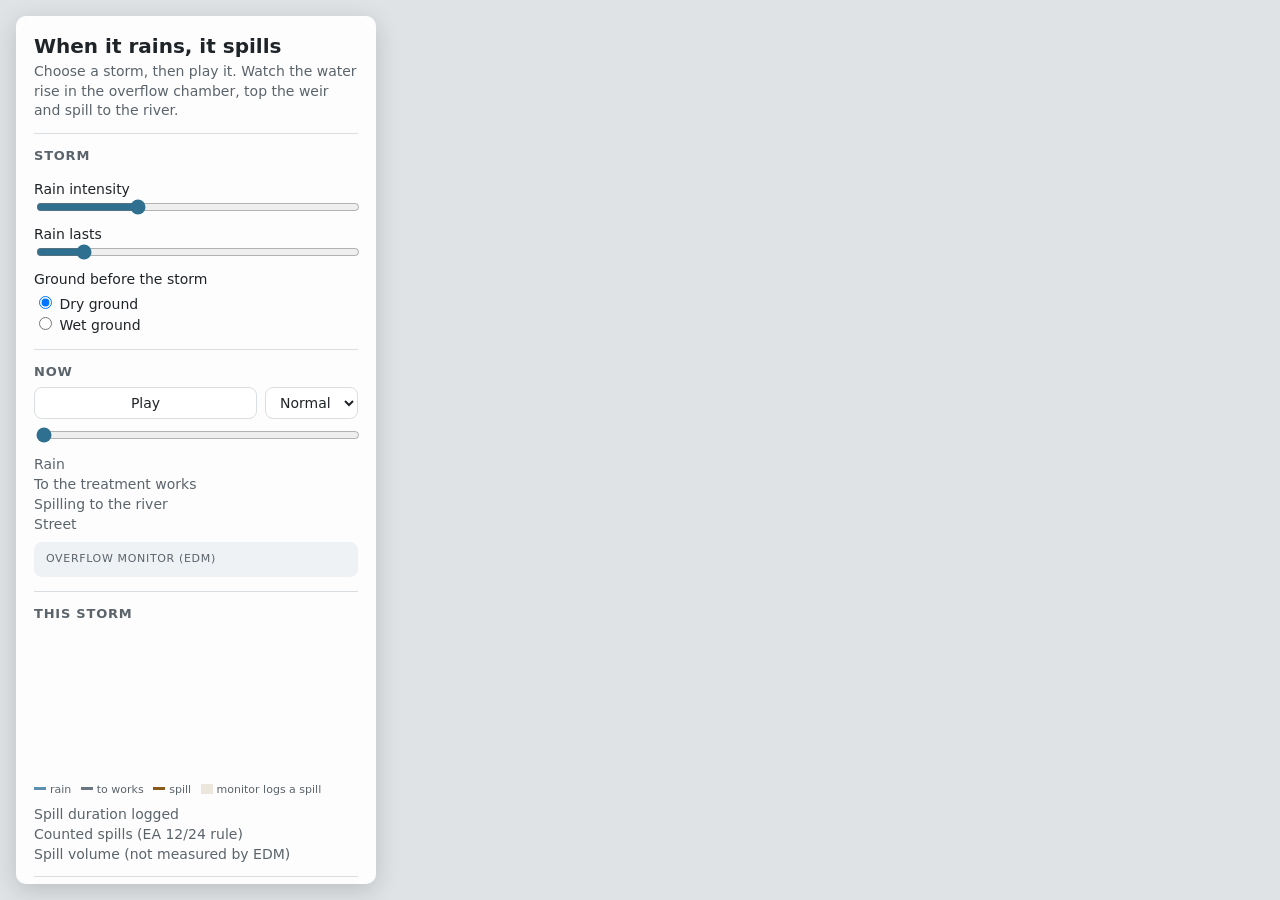
==== storm-overflow-3d/index.html @ 1de82ab1 "Publish the interactive storm overflow pages The 3D storm overflow and the spill drivers map, for em" ====
<!doctype html>
<html lang="en">
<head>
  <meta charset="utf-8" />
  <meta name="viewport" content="width=device-width, initial-scale=1" />
  <title>When it rains, it spills</title>
  <link rel="stylesheet" href="https://js.arcgis.com/5.1/esri/themes/light/main.css" />
  <script type="module" src="https://js.arcgis.com/5.1/"></script>
  <link rel="stylesheet" href="css/style.css" />
</head>
<body>
  <div id="view" aria-label="3D cutaway of a storm overflow"></div>

  <aside id="panel">
    <header>
      <h1>When it rains, it spills</h1>
      <p>Choose a storm, then play it. Watch the water rise in the overflow chamber, top the weir and spill to the river.</p>
    </header>

    <section aria-labelledby="storm-heading">
      <h2 id="storm-heading">Storm</h2>
      <div id="presets" class="presets"></div>
      <label class="slider">Rain intensity <output id="intensity-value"></output>
        <input id="intensity" type="range" min="1" max="80" step="1" value="25" />
      </label>
      <label class="slider">Rain lasts <output id="hours-value"></output>
        <input id="hours" type="range" min="0.25" max="6" step="0.25" value="1" />
      </label>
      <fieldset class="ground">
        <legend>Ground before the storm</legend>
        <label><input type="radio" name="ground" value="dry" checked /> Dry ground</label>
        <label><input type="radio" name="ground" value="wet" /> <span id="ground-wet-label">Wet ground</span></label>
      </fieldset>
    </section>

    <section aria-labelledby="now-heading">
      <h2 id="now-heading">Now <span id="clock" class="clock"></span></h2>
      <div class="play-row">
        <button id="play" type="button" aria-pressed="false">Play</button>
        <select id="speed" aria-label="Playback speed">
          <option value="slow">Slow</option>
          <option value="normal" selected>Normal</option>
          <option value="fast">Fast</option>
        </select>
      </div>
      <input id="time" type="range" min="0" max="719" value="0" aria-label="Time" />
      <dl class="readouts">
        <dt>Rain</dt><dd id="rain-now"></dd>
        <dt>To the treatment works</dt><dd id="to-works"></dd>
        <dt>Spilling to the river</dt><dd id="to-river"></dd>
        <dt>Street</dt><dd id="street"></dd>
      </dl>
      <div id="monitor-box" class="monitor" role="status">
        <span class="monitor-title">Overflow monitor (EDM)</span>
        <span id="monitor"></span>
      </div>
    </section>

    <section aria-labelledby="run-heading">
      <h2 id="run-heading">This storm</h2>
      <svg id="chart" role="img" aria-label="Rain, flow to the works and spill over the 12 hours"></svg>
      <p class="key"><span class="k-rain"></span>rain <span class="k-works"></span>to works <span class="k-spill"></span>spill <span class="k-band"></span>monitor logs a spill</p>
      <dl class="readouts">
        <dt>Spill duration logged</dt><dd id="total-spill"></dd>
        <dt>Counted spills (EA 12/24 rule)</dt><dd id="total-counted"></dd>
        <dt>Spill volume (not measured by EDM)</dt><dd id="total-volume"></dd>
      </dl>
    </section>

    <section class="views" aria-label="Views">
      <button type="button" data-view="overview">Overview</button>
      <button type="button" data-view="street">Street</button>
      <button type="button" data-view="chamber">Chamber</button>
      <button type="button" data-view="outfall">Outfall</button>
      <label class="labels-toggle"><input id="labels" type="checkbox" checked /> Labels</label>
    </section>

    <footer>
      <p id="note"></p>
    </footer>
  </aside>

  <div id="error" role="alert" hidden></div>
  <script type="module" src="js/app.js"></script>
</body>
</html>
---- storm-overflow-3d/css/style.css ----
:root {
  --ink: #1f2428;
  --muted: #5b646b;
  --panel: rgba(255, 255, 255, 0.94);
  --line: #d9dee2;
  --accent: #2f6f8f;
  --spill: #8a5a1c;
  --spill-soft: rgba(138, 90, 28, 0.14);
  --works: #6b7780;
  --rain: #5d8fb0;
  --radius: 10px;
}

html, body { height: 100%; margin: 0; }
body {
  font-family: "Segoe UI", system-ui, -apple-system, sans-serif;
  color: var(--ink);
  background: #dfe3e6;
  font-size: 14px;
}

#view { position: absolute; inset: 0; }

#panel {
  position: absolute;
  top: 16px; left: 16px; bottom: 16px;
  width: 360px;
  overflow-y: auto;
  background: var(--panel);
  border-radius: var(--radius);
  box-shadow: 0 6px 24px rgba(0, 0, 0, 0.16);
  padding: 18px 18px 12px;
  box-sizing: border-box;
}

h1 { font-size: 20px; margin: 0 0 4px; font-weight: 600; }
h2 { font-size: 13px; text-transform: uppercase; letter-spacing: 0.06em; color: var(--muted); margin: 0 0 8px; font-weight: 600; display: flex; justify-content: space-between; }
header p, footer p { margin: 0; color: var(--muted); line-height: 1.4; }
section { border-top: 1px solid var(--line); padding: 14px 0; }
header { padding-bottom: 12px; }

button, select {
  font: inherit; color: var(--ink);
  border: 1px solid var(--line); background: #fff;
  border-radius: 8px; padding: 6px 10px; cursor: pointer;
}
button:hover { border-color: var(--accent); }
button[aria-pressed="true"] { background: var(--accent); color: #fff; border-color: var(--accent); }

.presets { display: grid; grid-template-columns: 1fr 1fr; gap: 6px; margin-bottom: 10px; }
.presets button { text-align: left; }
.presets small { display: block; font-size: 11px; opacity: 0.75; }

.slider { display: block; margin: 8px 0; }
.slider output { float: right; font-variant-numeric: tabular-nums; }
input[type=range] { width: 100%; accent-color: var(--accent); }

.ground { border: 0; padding: 0; margin: 8px 0 0; }
.ground legend { padding: 0; margin-bottom: 4px; }
.ground label { display: block; margin: 2px 0; }

.clock { font-variant-numeric: tabular-nums; color: var(--ink); letter-spacing: 0; text-transform: none; font-size: 15px; }
.play-row { display: flex; gap: 8px; margin-bottom: 6px; }
.play-row button { flex: 1; }

.readouts { display: grid; grid-template-columns: 1fr auto; gap: 4px 12px; margin: 10px 0 0; }
.readouts dt { color: var(--muted); }
.readouts dd { margin: 0; text-align: right; font-variant-numeric: tabular-nums; font-weight: 600; }

.monitor { margin-top: 10px; padding: 10px 12px; border-radius: 8px; background: #eef2f4; display: flex; flex-direction: column; gap: 2px; }
.monitor-title { font-size: 11px; text-transform: uppercase; letter-spacing: 0.06em; color: var(--muted); }
#monitor { font-weight: 600; font-size: 16px; }
.monitor.spilling { background: var(--spill-soft); }
.monitor.spilling #monitor { color: var(--spill); }

#chart { width: 100%; height: auto; display: block; }
.chart-rain { stroke: var(--rain); stroke-width: 1; }
.chart-works { fill: none; stroke: var(--works); stroke-width: 1.5; }
.chart-spill { fill: none; stroke: var(--spill); stroke-width: 2; }
.chart-spill-band { fill: var(--spill-soft); }
.chart-axis { stroke: var(--line); }
.chart-label { font-size: 9px; fill: var(--muted); }
.chart-cursor { stroke: var(--ink); stroke-width: 1; stroke-dasharray: 2 2; }
.key { font-size: 11px; color: var(--muted); margin: 4px 0 0; }
.key span { display: inline-block; width: 12px; height: 3px; margin: 0 4px 2px 6px; vertical-align: middle; }
.key .k-rain { background: var(--rain); margin-left: 0; }
.key .k-works { background: var(--works); }
.key .k-spill { background: var(--spill); }
.key .k-band { background: var(--spill-soft); height: 10px; }

.views { display: flex; flex-wrap: wrap; gap: 6px; align-items: center; }
.labels-toggle { margin-left: auto; }
footer { padding-top: 10px; border-top: 1px solid var(--line); font-size: 12px; }

#error {
  position: absolute; right: 16px; top: 16px; max-width: 420px;
  background: #fff4f4; color: #8a1c1c; border: 1px solid #e3b5b5;
  padding: 12px 14px; border-radius: 8px;
}

@media (max-width: 700px) {
  #panel { top: auto; left: 0; right: 0; bottom: 0; width: auto; max-height: 52vh; border-radius: var(--radius) var(--radius) 0 0; }
}

.embed #panel header h1 { display: none; }
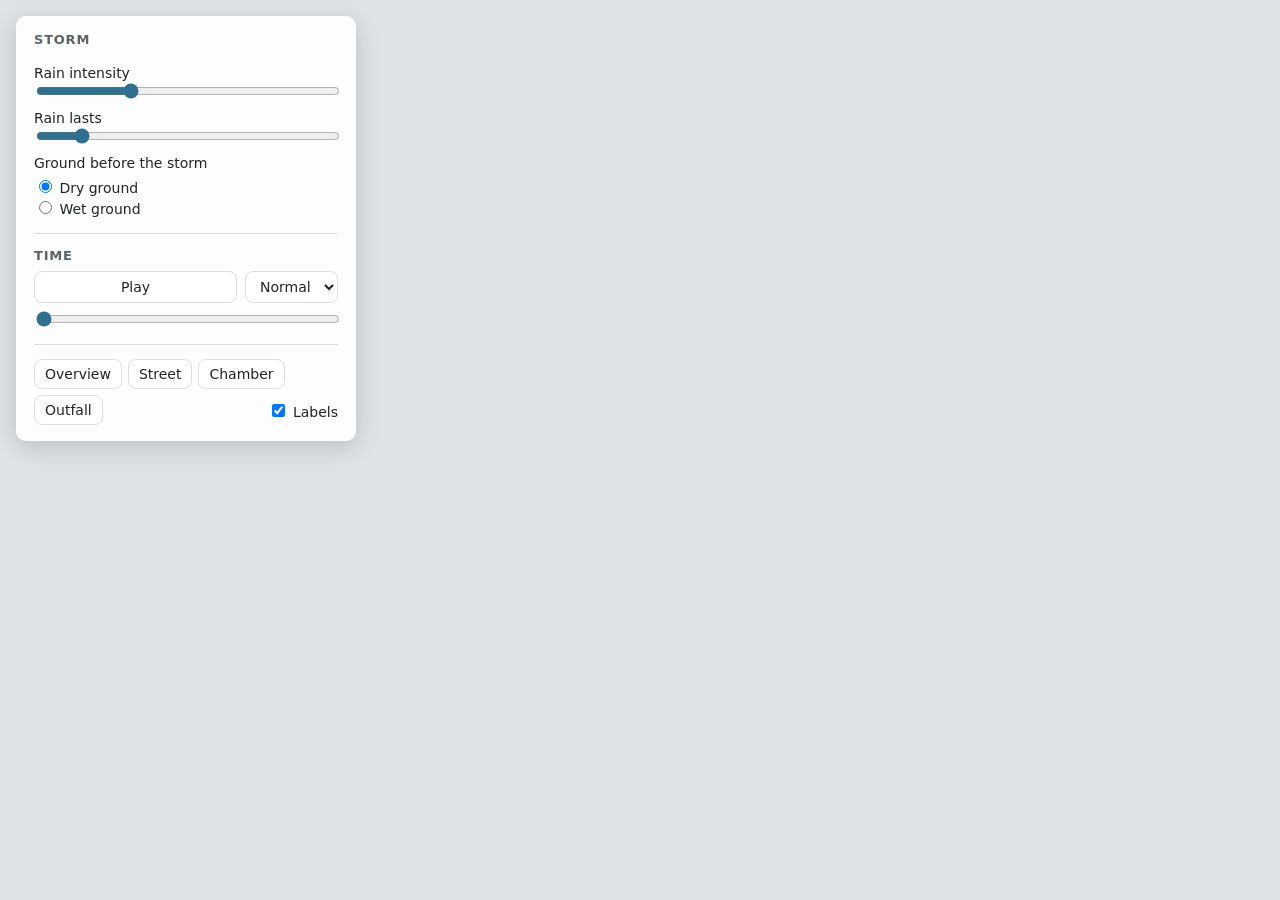
==== commit 5d8b2bed: "3D overflow: controls-only panel, rain shows when a storm is chosen Remove the "When it rains, it sp" ====
--- a/storm-overflow-3d/index.html
+++ b/storm-overflow-3d/index.html
@@ -3,7 +3,7 @@
 <head>
   <meta charset="utf-8" />
   <meta name="viewport" content="width=device-width, initial-scale=1" />
-  <title>When it rains, it spills</title>
+  <title>Storm overflow 3D</title>
   <link rel="stylesheet" href="https://js.arcgis.com/5.1/esri/themes/light/main.css" />
   <script type="module" src="https://js.arcgis.com/5.1/"></script>
   <link rel="stylesheet" href="css/style.css" />
@@ -12,11 +12,6 @@
   <div id="view" aria-label="3D cutaway of a storm overflow"></div>
 
   <aside id="panel">
-    <header>
-      <h1>When it rains, it spills</h1>
-      <p>Choose a storm, then play it. Watch the water rise in the overflow chamber, top the weir and spill to the river.</p>
-    </header>
-
     <section aria-labelledby="storm-heading">
       <h2 id="storm-heading">Storm</h2>
       <div id="presets" class="presets"></div>
@@ -34,7 +29,7 @@
     </section>
 
     <section aria-labelledby="now-heading">
-      <h2 id="now-heading">Now <span id="clock" class="clock"></span></h2>
+      <h2 id="now-heading">Time <span id="clock" class="clock"></span></h2>
       <div class="play-row">
         <button id="play" type="button" aria-pressed="false">Play</button>
         <select id="speed" aria-label="Playback speed">
@@ -44,27 +39,6 @@
         </select>
       </div>
       <input id="time" type="range" min="0" max="719" value="0" aria-label="Time" />
-      <dl class="readouts">
-        <dt>Rain</dt><dd id="rain-now"></dd>
-        <dt>To the treatment works</dt><dd id="to-works"></dd>
-        <dt>Spilling to the river</dt><dd id="to-river"></dd>
-        <dt>Street</dt><dd id="street"></dd>
-      </dl>
-      <div id="monitor-box" class="monitor" role="status">
-        <span class="monitor-title">Overflow monitor (EDM)</span>
-        <span id="monitor"></span>
-      </div>
-    </section>
-
-    <section aria-labelledby="run-heading">
-      <h2 id="run-heading">This storm</h2>
-      <svg id="chart" role="img" aria-label="Rain, flow to the works and spill over the 12 hours"></svg>
-      <p class="key"><span class="k-rain"></span>rain <span class="k-works"></span>to works <span class="k-spill"></span>spill <span class="k-band"></span>monitor logs a spill</p>
-      <dl class="readouts">
-        <dt>Spill duration logged</dt><dd id="total-spill"></dd>
-        <dt>Counted spills (EA 12/24 rule)</dt><dd id="total-counted"></dd>
-        <dt>Spill volume (not measured by EDM)</dt><dd id="total-volume"></dd>
-      </dl>
     </section>
 
     <section class="views" aria-label="Views">
@@ -74,11 +48,16 @@
       <button type="button" data-view="outfall">Outfall</button>
       <label class="labels-toggle"><input id="labels" type="checkbox" checked /> Labels</label>
     </section>
+  </aside>
 
-    <footer>
-      <p id="note"></p>
-    </footer>
-  </aside>
+  <!-- ?compact: a slim icon bar in place of the panel, for small embeds -->
+  <div id="mini" class="mini" data-status="dry">
+    <div id="mini-storms" class="mini-storms" role="group" aria-label="Storm"></div>
+    <button id="mini-play" class="icon" type="button" aria-label="Play" aria-pressed="false"></button>
+    <input id="mini-time" type="range" min="0" max="719" value="0" aria-label="Time" />
+    <span class="mini-status" role="status"><i aria-hidden="true"></i><span id="mini-status-text"></span></span>
+    <button id="mini-labels" class="icon" type="button" aria-label="Labels" title="Labels" aria-pressed="true"></button>
+  </div>
 
   <div id="error" role="alert" hidden></div>
   <script type="module" src="js/app.js"></script>
--- a/storm-overflow-3d/css/style.css
+++ b/storm-overflow-3d/css/style.css
@@ -23,21 +23,20 @@
 
 #panel {
   position: absolute;
-  top: 16px; left: 16px; bottom: 16px;
-  width: 360px;
+  top: 16px; left: 16px;
+  max-height: calc(100% - 32px);
+  width: 340px;
   overflow-y: auto;
   background: var(--panel);
   border-radius: var(--radius);
   box-shadow: 0 6px 24px rgba(0, 0, 0, 0.16);
-  padding: 18px 18px 12px;
+  padding: 16px 18px 2px;
   box-sizing: border-box;
 }
 
-h1 { font-size: 20px; margin: 0 0 4px; font-weight: 600; }
 h2 { font-size: 13px; text-transform: uppercase; letter-spacing: 0.06em; color: var(--muted); margin: 0 0 8px; font-weight: 600; display: flex; justify-content: space-between; }
-header p, footer p { margin: 0; color: var(--muted); line-height: 1.4; }
 section { border-top: 1px solid var(--line); padding: 14px 0; }
-header { padding-bottom: 12px; }
+section:first-child { border-top: 0; padding-top: 0; }
 
 button, select {
   font: inherit; color: var(--ink);
@@ -63,34 +62,8 @@
 .play-row { display: flex; gap: 8px; margin-bottom: 6px; }
 .play-row button { flex: 1; }
 
-.readouts { display: grid; grid-template-columns: 1fr auto; gap: 4px 12px; margin: 10px 0 0; }
-.readouts dt { color: var(--muted); }
-.readouts dd { margin: 0; text-align: right; font-variant-numeric: tabular-nums; font-weight: 600; }
-
-.monitor { margin-top: 10px; padding: 10px 12px; border-radius: 8px; background: #eef2f4; display: flex; flex-direction: column; gap: 2px; }
-.monitor-title { font-size: 11px; text-transform: uppercase; letter-spacing: 0.06em; color: var(--muted); }
-#monitor { font-weight: 600; font-size: 16px; }
-.monitor.spilling { background: var(--spill-soft); }
-.monitor.spilling #monitor { color: var(--spill); }
-
-#chart { width: 100%; height: auto; display: block; }
-.chart-rain { stroke: var(--rain); stroke-width: 1; }
-.chart-works { fill: none; stroke: var(--works); stroke-width: 1.5; }
-.chart-spill { fill: none; stroke: var(--spill); stroke-width: 2; }
-.chart-spill-band { fill: var(--spill-soft); }
-.chart-axis { stroke: var(--line); }
-.chart-label { font-size: 9px; fill: var(--muted); }
-.chart-cursor { stroke: var(--ink); stroke-width: 1; stroke-dasharray: 2 2; }
-.key { font-size: 11px; color: var(--muted); margin: 4px 0 0; }
-.key span { display: inline-block; width: 12px; height: 3px; margin: 0 4px 2px 6px; vertical-align: middle; }
-.key .k-rain { background: var(--rain); margin-left: 0; }
-.key .k-works { background: var(--works); }
-.key .k-spill { background: var(--spill); }
-.key .k-band { background: var(--spill-soft); height: 10px; }
-
 .views { display: flex; flex-wrap: wrap; gap: 6px; align-items: center; }
 .labels-toggle { margin-left: auto; }
-footer { padding-top: 10px; border-top: 1px solid var(--line); font-size: 12px; }
 
 #error {
   position: absolute; right: 16px; top: 16px; max-width: 420px;
@@ -102,4 +75,31 @@
   #panel { top: auto; left: 0; right: 0; bottom: 0; width: auto; max-height: 52vh; border-radius: var(--radius) var(--radius) 0 0; }
 }
 
-.embed #panel header h1 { display: none; }
+/* ?compact: no panel; one slim bar of icons along the bottom. */
+.mini { display: none; }
+.compact #panel { display: none; }
+.compact .mini {
+  display: flex; align-items: center; gap: 6px;
+  position: absolute; left: 8px; right: 8px; bottom: 8px; height: 40px;
+  padding: 0 8px; box-sizing: border-box;
+  background: var(--panel); border-radius: 20px; box-shadow: 0 3px 12px rgba(0, 0, 0, 0.16);
+}
+.mini-storms { display: flex; gap: 2px; }
+.icon {
+  width: 30px; height: 30px; padding: 0; flex: none;
+  display: grid; place-items: center; border: 0; border-radius: 50%; background: transparent;
+}
+.icon svg { width: 20px; height: 20px; fill: none; stroke: currentColor; stroke-width: 1.8; stroke-linecap: round; stroke-linejoin: round; }
+.icon .solid { fill: currentColor; stroke: none; }
+.icon:hover { background: #eef2f4; }
+.icon[aria-pressed="true"] { background: var(--accent); color: #fff; }
+#mini-play { background: var(--ink); color: #fff; }
+#mini-time { flex: 1; min-width: 40px; }
+.mini-status { display: flex; align-items: center; gap: 5px; flex: none; font-size: 12px; font-weight: 600; font-variant-numeric: tabular-nums; }
+.mini-status i { width: 9px; height: 9px; border-radius: 50%; background: var(--works); }
+.mini[data-status="rain"] .mini-status i { background: var(--rain); }
+.mini[data-status="spill"] .mini-status { color: var(--spill); }
+.mini[data-status="spill"] .mini-status i { background: var(--spill); }
+@media (max-width: 380px) {
+  .mini-status #mini-status-text, #mini-labels { display: none; }
+}
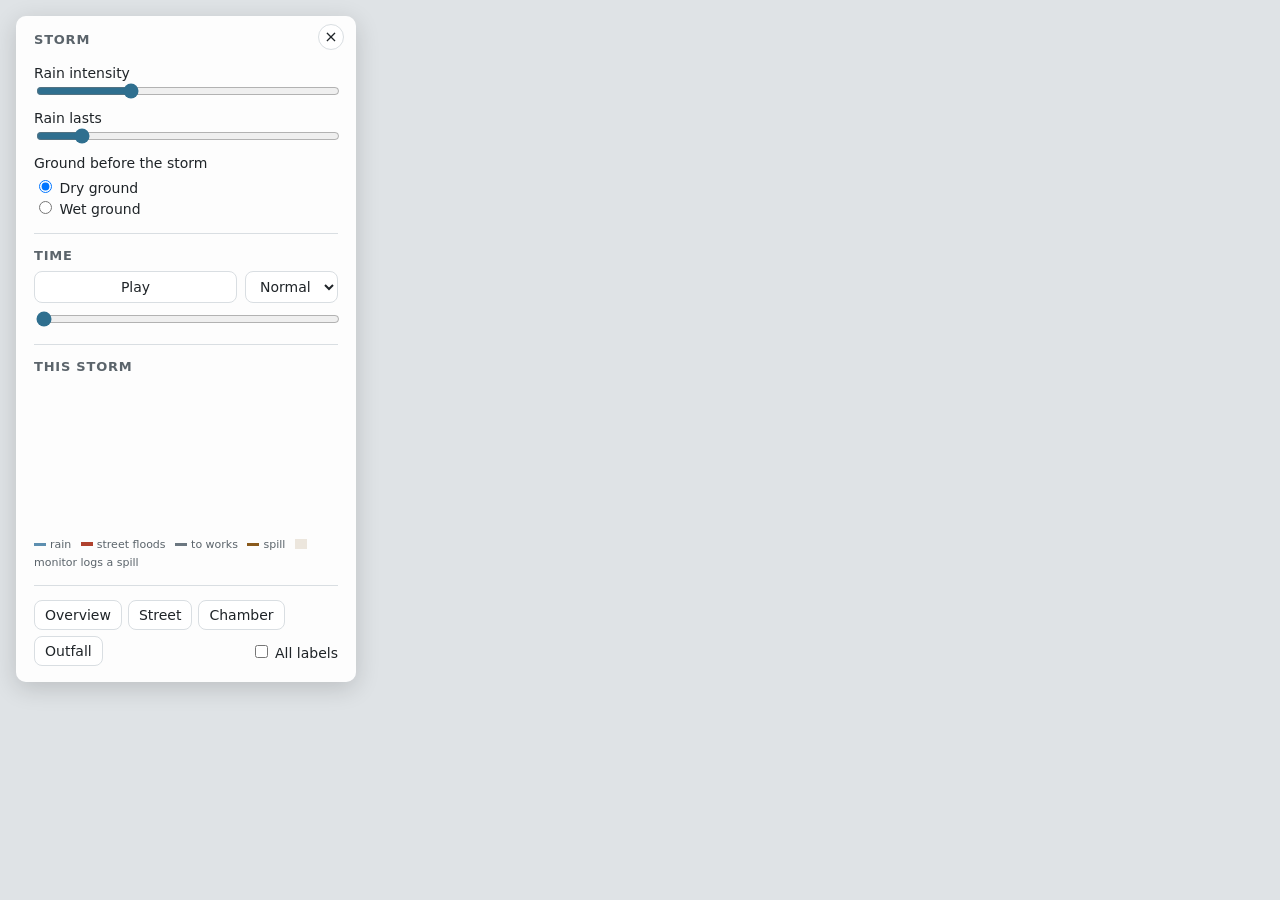
==== commit 786e203b: "3D overflow: chart back, resizable panel, labels on click Restore the storm chart, now with a street" ====
--- a/storm-overflow-3d/index.html
+++ b/storm-overflow-3d/index.html
@@ -11,7 +11,11 @@
 <body>
   <div id="view" aria-label="3D cutaway of a storm overflow"></div>
 
+  <button id="show-panel" class="show-panel" type="button" hidden>Controls</button>
   <aside id="panel">
+    <div id="resize" class="resize" role="separator" aria-label="Resize the controls" tabindex="0"></div>
+    <button id="hide-panel" class="hide-panel" type="button" aria-label="Hide the controls" title="Hide the controls">&times;</button>
+    <div class="panel-body">
     <section aria-labelledby="storm-heading">
       <h2 id="storm-heading">Storm</h2>
       <div id="presets" class="presets"></div>
@@ -41,13 +45,20 @@
       <input id="time" type="range" min="0" max="719" value="0" aria-label="Time" />
     </section>
 
+    <section aria-labelledby="run-heading">
+      <h2 id="run-heading">This storm</h2>
+      <svg id="chart" role="img" aria-label="Rain, street flooding, flow to the works and spill over the 12 hours"></svg>
+      <p class="key"><span class="k-rain"></span>rain <span class="k-flood"></span>street floods <span class="k-works"></span>to works <span class="k-spill"></span>spill <span class="k-band"></span>monitor logs a spill</p>
+    </section>
+
     <section class="views" aria-label="Views">
       <button type="button" data-view="overview">Overview</button>
       <button type="button" data-view="street">Street</button>
       <button type="button" data-view="chamber">Chamber</button>
       <button type="button" data-view="outfall">Outfall</button>
-      <label class="labels-toggle"><input id="labels" type="checkbox" checked /> Labels</label>
+      <label class="labels-toggle" title="Or click a part of the model to label it"><input id="labels" type="checkbox" /> All labels</label>
     </section>
+    </div>
   </aside>
 
   <!-- ?compact: a slim icon bar in place of the panel, for small embeds -->
@@ -56,7 +67,7 @@
     <button id="mini-play" class="icon" type="button" aria-label="Play" aria-pressed="false"></button>
     <input id="mini-time" type="range" min="0" max="719" value="0" aria-label="Time" />
     <span class="mini-status" role="status"><i aria-hidden="true"></i><span id="mini-status-text"></span></span>
-    <button id="mini-labels" class="icon" type="button" aria-label="Labels" title="Labels" aria-pressed="true"></button>
+    <button id="mini-labels" class="icon" type="button" aria-label="Labels" title="Labels" aria-pressed="false"></button>
   </div>
 
   <div id="error" role="alert" hidden></div>
--- a/storm-overflow-3d/css/style.css
+++ b/storm-overflow-3d/css/style.css
@@ -8,6 +8,9 @@
   --spill-soft: rgba(138, 90, 28, 0.14);
   --works: #6b7780;
   --rain: #5d8fb0;
+  --flood: #b0412e;
+  --panel-w: 340px;
+  --panel-h: 52vh;
   --radius: 10px;
 }
 
@@ -25,12 +28,11 @@
   position: absolute;
   top: 16px; left: 16px;
   max-height: calc(100% - 32px);
-  width: 340px;
-  overflow-y: auto;
+  width: var(--panel-w);
+  display: flex; flex-direction: column;
   background: var(--panel);
   border-radius: var(--radius);
   box-shadow: 0 6px 24px rgba(0, 0, 0, 0.16);
-  padding: 16px 18px 2px;
   box-sizing: border-box;
 }
 
@@ -71,8 +73,39 @@
   padding: 12px 14px; border-radius: 8px;
 }
 
+#chart { width: 100%; height: auto; display: block; }
+.chart-rain { stroke: var(--rain); stroke-width: 1; }
+.chart-flood { fill: var(--flood); }
+.chart-works { fill: none; stroke: var(--works); stroke-width: 1.5; }
+.chart-spill { fill: none; stroke: var(--spill); stroke-width: 2; }
+.chart-spill-band { fill: var(--spill-soft); }
+.chart-axis { stroke: var(--line); }
+.chart-label { font-size: 9px; fill: var(--muted); }
+.chart-cursor { stroke: var(--ink); stroke-width: 1; stroke-dasharray: 2 2; }
+.key { font-size: 11px; color: var(--muted); margin: 4px 0 0; line-height: 1.6; }
+.key span { display: inline-block; width: 12px; height: 3px; margin: 0 4px 2px 6px; vertical-align: middle; }
+.key .k-rain { background: var(--rain); margin-left: 0; }
+.key .k-flood { background: var(--flood); height: 4px; }
+.key .k-works { background: var(--works); }
+.key .k-spill { background: var(--spill); }
+.key .k-band { background: var(--spill-soft); height: 10px; }
+
+/* Drag the panel's edge to resize it; the x hides it and "Controls" brings it back. */
+.resize { position: absolute; top: 0; right: 0; width: 8px; height: 100%; cursor: ew-resize; touch-action: none; }
+.resize:hover, .resize:focus-visible, .resize.dragging { background: rgba(47, 111, 143, 0.25); outline: none; }
+.hide-panel { position: absolute; top: 8px; right: 12px; width: 26px; height: 26px; padding: 0; border-radius: 50%; line-height: 1; font-size: 16px; z-index: 1; }
+.show-panel { position: absolute; top: 16px; left: 16px; box-shadow: 0 3px 12px rgba(0, 0, 0, 0.16); }
+.panel-body { overflow-y: auto; padding: 16px 18px 2px; min-height: 0; }
+#panel.hidden { display: none; }
+.compact .show-panel { display: none; }
+
 @media (max-width: 700px) {
-  #panel { top: auto; left: 0; right: 0; bottom: 0; width: auto; max-height: 52vh; border-radius: var(--radius) var(--radius) 0 0; }
+  #panel { top: auto; left: 0; right: 0; bottom: 0; width: auto; height: var(--panel-h); max-height: none; border-radius: var(--radius) var(--radius) 0 0; }
+  .panel-body { padding-top: 22px; }
+  .resize { top: 0; left: 0; right: 0; width: auto; height: 18px; cursor: ns-resize; }
+  .resize::after { content: ""; position: absolute; left: 50%; top: 7px; width: 40px; height: 4px; margin-left: -20px; border-radius: 2px; background: var(--line); }
+  .hide-panel { top: 4px; }
+  .show-panel { top: auto; bottom: 16px; left: 50%; transform: translateX(-50%); }
 }
 
 /* ?compact: no panel; one slim bar of icons along the bottom. */
